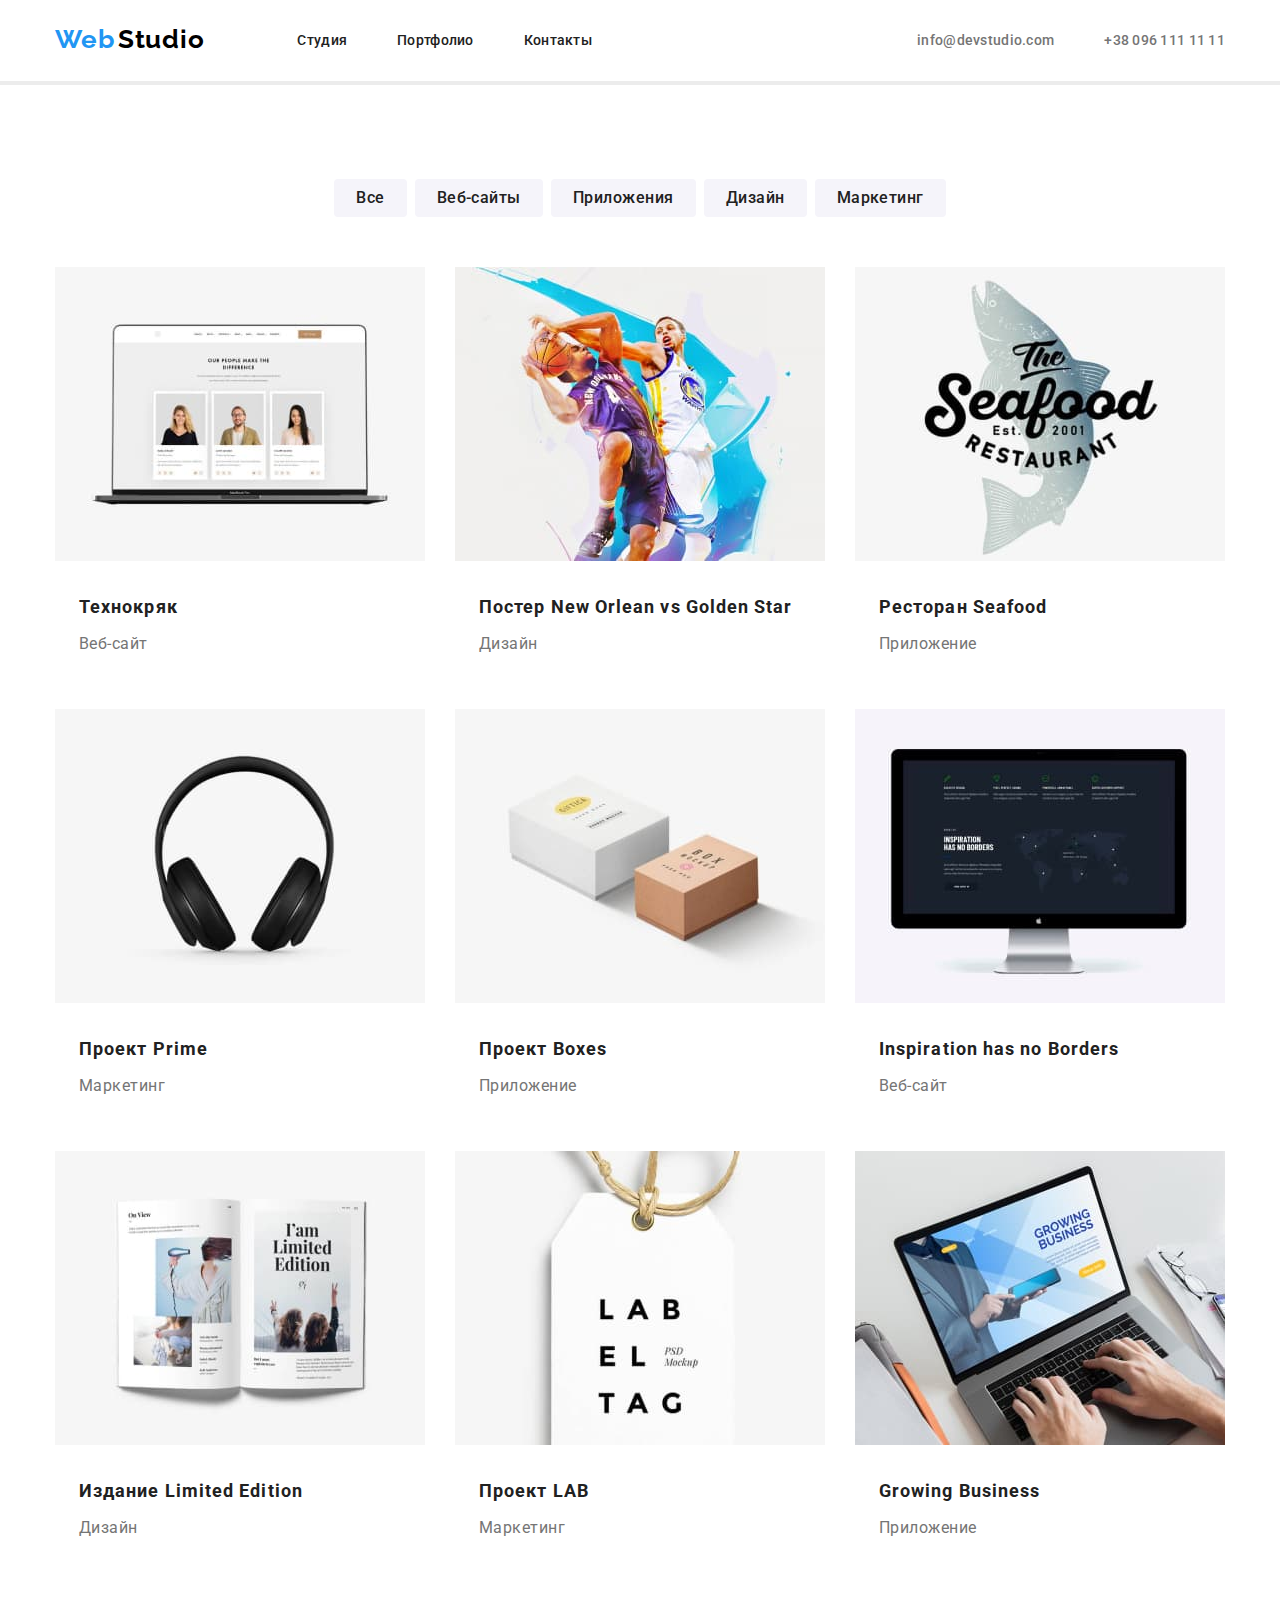
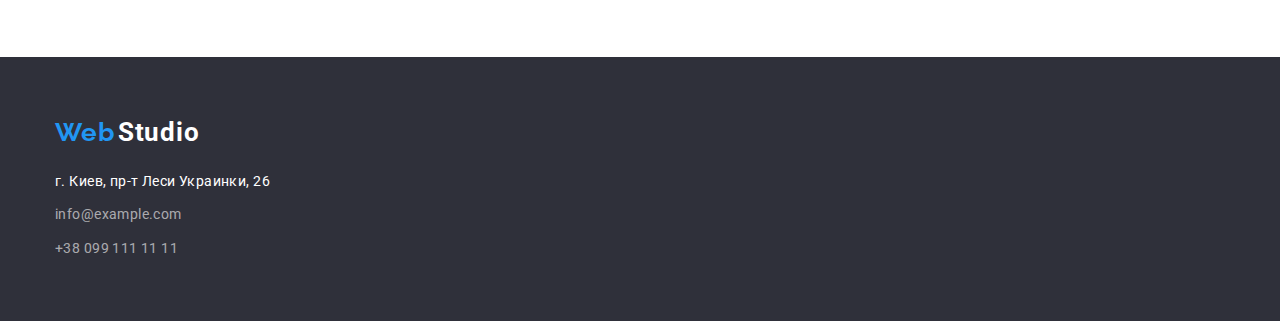
==== portfolio.html @ 5c599194 "переніс з репозиторію роботи2, куди помилково комітив" ====
<!DOCTYPE html>
<html lang="ru">
  <head>
    <meta charset="UTF-8" />
    <meta http-equiv="X-UA-Compatible" content="IE=edge" />
    <meta name="viewport" content="width=device-width, initial-scale=1.0" />
    <meta name="description" content="Вивчення основ HTML5 для новачків" />
    <title>HW03-2</title>
    <!-- нормалізатор -->
    <link
      rel="stylesheet"
      href="https://cdnjs.cloudflare.com/ajax/libs/modern-normalize/1.0.0/modern-normalize.min.css"
    />
    <link rel="stylesheet" href="css/styles.css" />
    <link
      href="https://fonts.googleapis.com/css2?family=Raleway:wght@700&family=Roboto:wght@400;500;700;900&display=swap"
      rel="stylesheet"
    />
  </head>
  <body>
    <!--шапка сторінки-->
    <header class="header">
      <div class="container box-header">
        <!--навігація сторінки-->
        <nav class="box-nav">
          <div class="header-link">
            <a class="list" href="index.html"
              ><span class="logo-web">Web</span>
              <span class="logo-header">Studio</span>
            </a>
          </div>

          <ul class="header-items list">
            <li>
              <a class="header-item list" href="./index.html">Студия</a>
            </li>
            <li>
              <a class="header-item list" href="./portfolio.html">Портфолио</a>
            </li>
            <li>
              <a class="header-item list" href="Контакты">Контакты</a>
            </li>
          </ul>
        </nav>

        <ul class="box-contacts list">
          <li>
            <a class="mail list" href="info@devstudio.com"
              >info@devstudio.com</a
            >
          </li>
          <li class="">
            <a class="phone list" href="tel:+380961111111">+38 096 111 11 11</a>
          </li>
        </ul>
      </div>
    </header>

    <!-- унікальний контент сторінки -->
    <main>
      <h1 class="visually-hidden">портфоліо</h1>
      <section class="section">
        <!-- filters -->
        <h2 class="visually-hidden">кнопки переходу по типам проектів</h2>
        <ul class="filters container list">
          <li class="button-filter-list">
            <button class="button-filter" type="button">Все</button>
          </li>
          <li class="button-filter-list">
            <button class="button-filter" type="button">Веб-сайты</button>
          </li>
          <li class="button-filter-list">
            <button class="button-filter" type="button">Приложения</button>
          </li>
          <li class="button-filter-list">
            <button class="button-filter" type="button">Дизайн</button>
          </li>
          <li class="button-filter-list">
            <button class="button-filter" type="button">Маркетинг</button>
          </li>
        </ul>
        <!-- projects -->
        <h2 class="visually-hidden">проекти</h2>
        <ul class="container project-cards list">
          <li class="project-card">
            <img
              src="./images/projects/img-1.jpg"
              alt="на мониторе изображеньі три карточки с фото людей и описанием"
              width="370"
              height="294"
            />
            <div class="project-text">
              <h3 class="project-name">Технокряк</h3>
              <p class="project-type">Веб-сайт</p>
            </div>
          </li>

          <li class="project-card">
            <img
              src="./images/projects/img-2.jpg"
              alt="два баскетболиста Нью Ороеан и Голден Стар в прьіжке"
              width="370"
              height="294"
            />
            <div class="project-text">
              <h3 class="project-name">Постер New Orlean vs Golden Star</h3>
              <p class="project-type">Дизайн</p>
            </div>
          </li>

          <li class="project-card">
            <img
              src="./images/projects/img-3.jpg"
              alt="ємблема ресторана сифуд"
              width="370"
              height="294"
            />
            <div class="project-text">
              <h3 class="project-name">Ресторан Seafood</h3>
              <p class="project-type">Приложение</p>
            </div>
          </li>

          <li class="project-card">
            <img
              src="./images/projects/img-4.jpg"
              alt="черньіе наушники"
              width="370"
              height="294"
            />
            <div class="project-text">
              <h3 class="project-name">Проект Prime</h3>
              <p class="project-type">Маркетинг</p>
            </div>
          </li>

          <li class="project-card">
            <img
              src="./images/projects/img-5.jpg"
              alt="две коробки разного размера"
              width="370"
              height="294"
            />
            <div class="project-text">
              <h3 class="project-name">Проект Boxes</h3>
              <p class="project-type">Приложение</p>
            </div>
          </li>

          <li class="project-card">
            <img
              src="./images/projects/img-6.jpg"
              alt="карта мира и колонки с текстом"
              width="370"
              height="294"
            />
            <div class="project-text">
              <h3 class="project-name">Inspiration has no Borders</h3>
              <p class="project-type">Веб-сайт</p>
            </div>
          </li>

          <li class="project-card">
            <img
              src="./images/projects/img-7.jpg"
              alt="брошюра с текстом ай єм лимитед єдишн"
              width="370"
              height="294"
            />
            <div class="project-text">
              <h3 class="project-name">Издание Limited Edition</h3>
              <p class="project-type">Дизайн</p>
            </div>
          </li>

          <li class="project-card">
            <img
              src="./images/projects/img-8.jpg"
              alt="єтикетка лаб єль таг"
              width="370"
              height="294"
            />
            <div class="project-text">
              <h3 class="project-name">Проект LAB</h3>
              <p class="project-type">Маркетинг</p>
            </div>
          </li>

          <li class="project-card">
            <img
              src="./images/projects/img-9.jpg"
              alt="лаптоп программиста с заставкой Гроавин бизнес"
              width="370"
              height="294"
            />
            <div class="project-text">
              <h3 class="project-name">Growing Business</h3>
              <p class="project-type">Приложение</p>
            </div>
          </li>
        </ul>
      </section>
    </main>
    <!-- підвал сторінки -->
    <footer class="footer">
      <div class="container">
        <a class="footer-link list" href="index.html"
          ><span class="logo-web">Web</span>
          <span class="logo-footer">Studio</span>
        </a>
        <address>
          <ul class="adress-list list">
            <li>
              <p class="adress-text">г. Киев, пр-т Леси Украинки, 26</p>
            </li>
            <li>
              <a class="adress-link list" href="info@example.com"
                >info@example.com</a
              >
            </li>
            <li>
              <a class="adress-link list" href="tel:+380991111111"
                >+38 099 111 11 11</a
              >
            </li>
          </ul>
        </address>
      </div>
    </footer>
  </body>
</html>
---- css/styles.css ----
:root{
    /* colors */
    --brand-color: #2196F3;
    --logo-color: #000000;
    --text-first: #212121;
    --text-second: #757575;
    --text-third-tlbgc: #FFFFFF;
    --header-line: #ECECEC;
    --bgc-ourcom: #F5F4FA; 
    --bgc-foot-hero: #2F303A;
    --adress-link: rgba(255, 255, 255, 0.6);
    --border-card: #EEEEEE;
}

html {
    box-sizing: border-box;
}
*,
*::after,
*::before {
    box-sizing: inherit;
}

/* Стили для обнуления верхних отступов у элементов */
h1,
h2,
h3,
h4,
h5,
h6,
p {
    margin-top: 0;
}

/* Класс для обнуления базовых свойств у списков (ul) */
.list {
    list-style: none;
    padding-left: 0;
    margin: 0;
    text-decoration: none;
    color: inherit;
    font-style: normal;
}

.visually-hidden {
    position: absolute;
    white-space: nowrap;
    width: 1px;
    height: 1px;
    overflow: hidden;
    border: 0;
    padding: 0;
    clip: rect(0 0 0 0);
    clip-path: inset(50%);
    margin: -1px;
}

body {
    font-family:'Roboto','Ralewey','sans-serif';
    font-size: 14px;
    line-height: 1.7;
    letter-spacing: 0.03em;  
    color: #212121; 
    margin: 0;
    max-width: 1600px;
    
}

.container{
    width: 1200px;
    margin-right: auto;
    margin-left: auto;
    padding: 0 15px;
}

.section{
    padding-top: 94px;
    padding-bottom: 94px;
}

/* header */
/* nav */
/* logo */
.header{
    border-bottom: 4px solid var(--header-line);
}

.box-header{
    display: flex;
    background-color: var(--text-third-tlbgc);
    justify-content: space-between;
}

.box-nav{
    display: flex;
    align-items: center;
}

.header-link{
    padding: 24px 68px 25px 0px;
}


.logo-web{
    color:var(--brand-color);
    font-family: 'Raleway';
    font-style: normal;
    font-weight: 700;
    font-size: 26px;
    line-height: 1.2;
    letter-spacing: 0.03em;  
}

.logo-header{
    color:var(--logo-color);
    font-family: 'Raleway';
    font-style: normal;
    font-weight: 700;
    font-size: 26px;
    line-height: 1.2;
    letter-spacing: 0.03em;
}


    
/* header-items */
.header-items{
    display: flex;
    align-items: center;
}

.header-item {
    color:var(--text-first);
    font-weight: 500;
    font-size: 14px;
    line-height: 1.1;
    letter-spacing: 0.02em;
    padding: 32px 25px 32px 25px;

}

.header-item:hover, :focus{
    color:var(--brand-color);
}

/* header-contact */

.box-contacts{
    display: flex;
    align-items: center;
}


.mail {
    color: var(--text-second);
    font-weight: 500;
    font-size: 14px;
    line-height: 1.1;
    letter-spacing: 0.02em;
}

.phone {
    color: var(--text-second);
    font-weight: 500;
    font-size: 14px;
    line-height: 1.1;
    letter-spacing: 0.02em;
    margin-left: 50px;
}


.mail:hover,:focus{
    color: var(--brand-color);
}

.phone:hover,:focus{
    color: var(--brand-color);
}

/* main */
/* hero */
.hero {
    background-color: var(--bgc-foot-hero);
    text-align: center;
    padding-top: 200px;
    padding-bottom: 200px;

}
.hero-title {
    font-weight: 900;
    font-size: 44px;
    line-height: 1.4;
    text-align: center;
    letter-spacing: 0.06em;
    text-transform: uppercase;
    color: var(--text-third-tlbgc);
    margin-bottom: 30px;
}

.button-hero{
    background-color: var(--brand-color);
    color: var(--text-third-tlbgc);
    font-weight: 700;
    font-size: 16px;
    line-height: 1.86;
    letter-spacing: 0.06em;
    text-align: center;
    cursor: pointer;
    border: 0px solid transparent;
    border-radius: 4px;
    padding: 10px 32px;
    box-shadow: 0px 4px 4px rgba(0, 0, 0, 0.15);

}  


/* секція особливості/features */

.features {
    display: flex;
} 

.features-items{
    display: flex;
}

.features-item{
    width: 270px;
}

.features-item:not(:last-child){
    margin-right: 30px;
}

.features-title{
    color:var(--text-first);
    font-style: normal;
    font-weight: 700;
    font-size: 14px;
    line-height: calc(16/14);
    letter-spacing: 0.03em; 
    text-transform: uppercase;
    margin-bottom: 10px; 
}

.features-text{
    color: var(--text-second);
    font-size: 14px;
    line-height: calc(24/14);
    letter-spacing: 0.03em;
    margin-bottom: 0px;
}

/* чем мьі занимаемся/діяльність/activity */

.activity{

}

.activity-title{
    font-weight: 700;
    font-size: 36px;
    line-height: calc(42/36);
    text-align: center;
    letter-spacing: 0.03em;
    margin-bottom: 50px;  
}

.activity-items{
    display: flex;
    justify-content: space-between;
}

/* наша команда */

.team{
    background-color: var(--bgc-ourcom);
}


.team-title{
    font-weight: 700;
    font-size: 36px;
    line-height: 1.2;
    text-align: center;
    letter-spacing: 0.03em; 
    margin-bottom: 50px;
}

.team-items{
    display: flex;
    justify-content: space-between;
    text-align: center;
} 
.team-item{
    box-shadow: 0px 1px 3px rgba(0, 0, 0, 0.12), 0px 1px 1px rgba(0, 0, 0, 0.14), 0px 2px 1px rgba(0, 0, 0, 0.2);
    border-radius: 0px 0px 4px 4px;
    background-color: var(--text-third-tlbgc);
}

.teamcard{
    font-weight: 500;
    font-size: 16px;
    line-height: 1.2;
    letter-spacing: 0.03em;
    margin-top: 30px;
    margin-bottom: 10px;
}
.teamcard-text{
    color: var(--text-second);
    font-size: 16px;
    line-height: 1.2;
    letter-spacing: 0.03em;
    margin-bottom: 30px;
}

/* page2 portfolio */

.filters{
    display: flex;
    justify-content: center;
    margin-bottom: 50px;
}


.button-filter{
    /* display: inline-block; */
    color: var(--text-first);
    background-color: var(--bgc-ourcom);
    border-radius: 4px;
    cursor: pointer;
    padding: 6px 22px;
    font-family: 'Roboto';
    font-style: normal;
    font-weight: 500;
    font-size: 16px;
    line-height: calc(26/16);
    text-align: center;
    letter-spacing: 0.03em;
    border: 0px solid transparent;
}

.button-filter-list:not(:last-child){
    margin-right: 8px;
}

.button-filter:hover,:focus{    
    background-color: var(--brand-color);
    color:var(--text-third-tlbgc);
}

.project-cards{
    outline: #2196F3;
    display: flex;
    flex-wrap: wrap;
    gap: 30px;
}

.project-card{
    background: var(--text-third-tlbgc);
    border: 1px solid var(#EEEEEE)
}

.project-text{
    padding: 20px 24px;
    border-color: #000000;
    border: 4px;

}

.project-name{
    font-weight: 700;
    font-size: 18px;
    line-height: 2;
    letter-spacing: 0.06em;
    margin-bottom: 4px;
}

.project-type{
    color: var(--text-second);
    font-size: 16px;
    line-height: 1.9;
    letter-spacing: 0.03em;
    margin-bottom: 0px;
}




/* footer */
.footer{
    background-color: var(--bgc-foot-hero);
    padding-top: 60px;
    padding-bottom: 60px;
}

.footer-link{
    display: inline-block;
    margin-bottom: 20px;
}
.logo-web{
    color:var(--brand-color);
    font-weight: 700;
    font-size: 26px;
    line-height: 1.2;
    letter-spacing: 0.03em;
}

.logo-footer{
    color: var(--text-third-tlbgc);
    font-weight: 700;
    font-size: 26px;
    line-height: 1.2;
    letter-spacing: 0.03em;
}

address {
    width: 231px;
    /* height: max-content; */
}

.adress-text{
    color: var(--text-third-tlbgc);
    font-size: 14px;
    line-height: calc(24/14);
    letter-spacing: 0.03em;
    margin-bottom: 0px;
}
.adress-link{
    display: inline-block;
    color: var(--adress-link);
    font-size: 14px;
    line-height: calc(24/14);
    letter-spacing: 0.03em;
    margin-top: 9px;
}

.adress-link:hover,:focus{
    color: var(--brand-color);
}
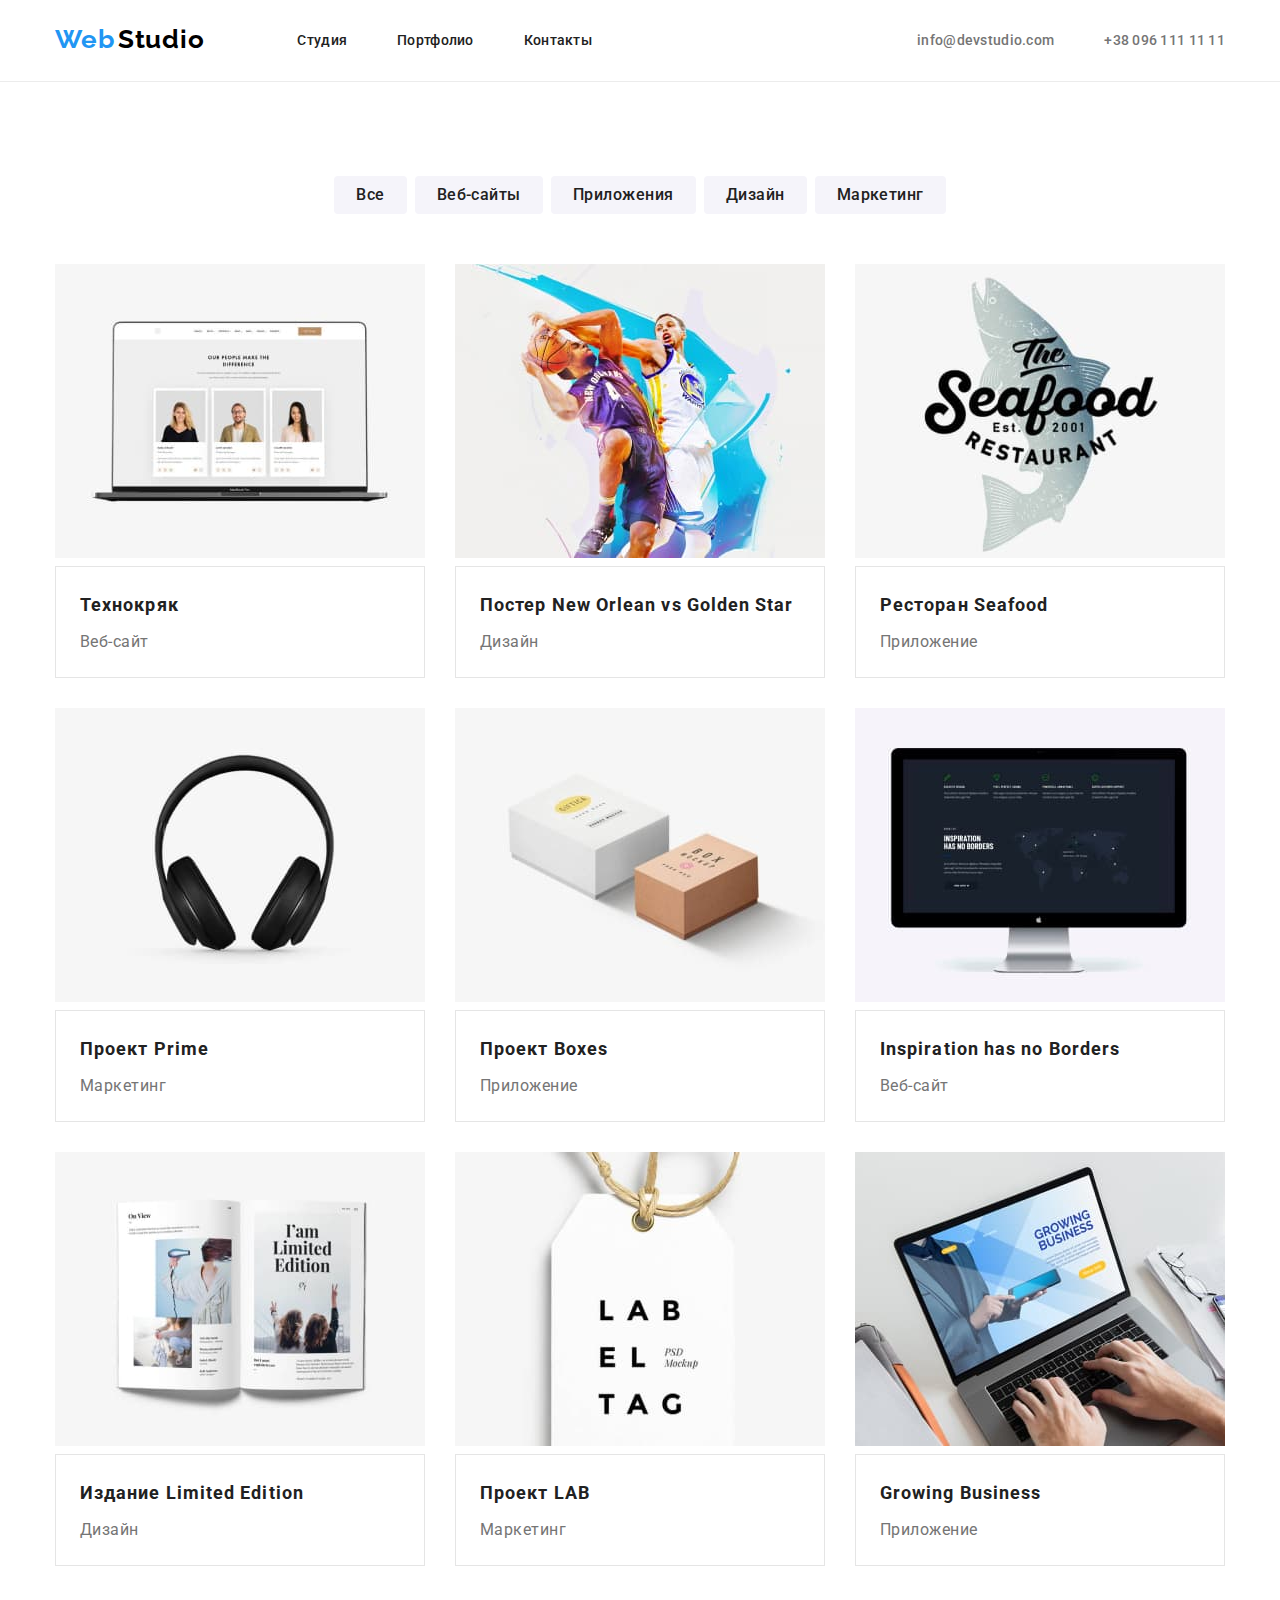
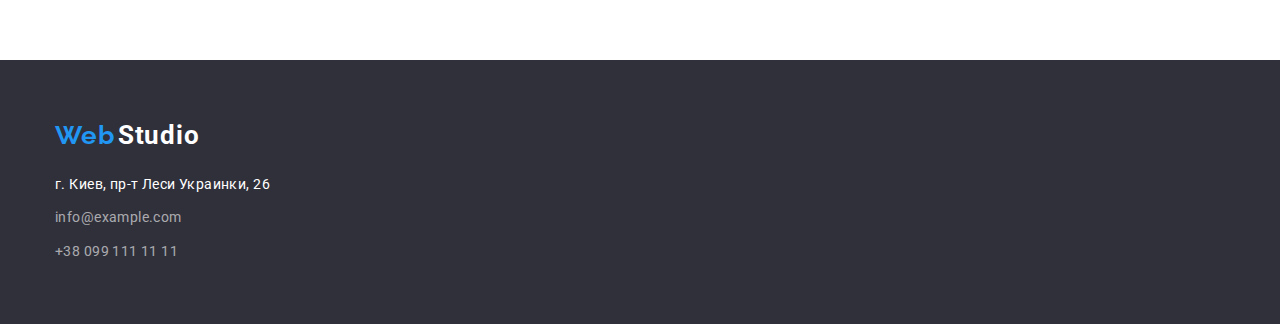
==== commit fc5275ba: "виправлення помилок після коментарів Андрія Данилка" ====
--- a/portfolio.html
+++ b/portfolio.html
@@ -5,7 +5,7 @@
     <meta http-equiv="X-UA-Compatible" content="IE=edge" />
     <meta name="viewport" content="width=device-width, initial-scale=1.0" />
     <meta name="description" content="Вивчення основ HTML5 для новачків" />
-    <title>HW03-2</title>
+    <title>HW03-1</title>
     <!-- нормалізатор -->
     <link
       rel="stylesheet"
@@ -44,7 +44,7 @@
         </nav>
 
         <ul class="box-contacts list">
-          <li>
+          <li class="">
             <a class="mail list" href="info@devstudio.com"
               >info@devstudio.com</a
             >
@@ -59,7 +59,7 @@
     <!-- унікальний контент сторінки -->
     <main>
       <h1 class="visually-hidden">портфоліо</h1>
-      <section class="section">
+      <section class=" portfolio section">
         <!-- filters -->
         <h2 class="visually-hidden">кнопки переходу по типам проектів</h2>
         <ul class="filters container list">
@@ -203,29 +203,30 @@
     </main>
     <!-- підвал сторінки -->
     <footer class="footer">
-      <div class="container">
-        <a class="footer-link list" href="index.html"
-          ><span class="logo-web">Web</span>
-          <span class="logo-footer">Studio</span>
-        </a>
-        <address>
-          <ul class="adress-list list">
-            <li>
-              <p class="adress-text">г. Киев, пр-т Леси Украинки, 26</p>
-            </li>
-            <li>
-              <a class="adress-link list" href="info@example.com"
-                >info@example.com</a
-              >
-            </li>
-            <li>
-              <a class="adress-link list" href="tel:+380991111111"
-                >+38 099 111 11 11</a
-              >
-            </li>
-          </ul>
-        </address>
-      </div>
-    </footer>
-  </body>
-</html>
+        <div class="container">
+          <a class="footer-link list" href="index.html"
+            ><span class="logo-web">Web</span>
+            <span class="logo-footer">Studio</span>
+          </a>
+          <address>
+            <ul class="adress-list list">
+              <li>
+                <p class="adress-text">г. Киев, пр-т Леси Украинки, 26</p>
+              </li>
+              <li class="adress-link">
+                <a class="list" href="info@example.com"
+                  >info@example.com</a
+                >
+              </li>
+              <li class="adress-link">
+                <a class="list" href="tel:+380991111111"
+                  >+38 099 111 11 11</a
+                >
+              </li>
+            </ul>
+          </address>
+        </div>
+      </footer>
+    </body>
+  </html>
+  --- a/css/styles.css
+++ b/css/styles.css
@@ -10,6 +10,7 @@
     --bgc-foot-hero: #2F303A;
     --adress-link: rgba(255, 255, 255, 0.6);
     --border-card: #EEEEEE;
+    --portfolio-bgc: #E5E5E5;
 }
 
 html {
@@ -82,7 +83,7 @@
 /* nav */
 /* logo */
 .header{
-    border-bottom: 4px solid var(--header-line);
+    border-bottom: 1px solid var(--header-line);
 }
 
 .box-header{
@@ -97,7 +98,8 @@
 }
 
 .header-link{
-    padding: 24px 68px 25px 0px;
+    padding: 24px 0px 25px;
+    margin-right: 68px;
 }
 
 
@@ -254,7 +256,7 @@
 /* чем мьі занимаемся/діяльність/activity */
 
 .activity{
-
+    padding-top: 0px;
 }
 
 .activity-title{
@@ -298,12 +300,16 @@
     background-color: var(--text-third-tlbgc);
 }
 
+.team-caption{
+    padding-top: 30px;
+    padding-bottom: 30px;
+}
+
 .teamcard{
     font-weight: 500;
     font-size: 16px;
     line-height: 1.2;
     letter-spacing: 0.03em;
-    margin-top: 30px;
     margin-bottom: 10px;
 }
 .teamcard-text{
@@ -311,10 +317,13 @@
     font-size: 16px;
     line-height: 1.2;
     letter-spacing: 0.03em;
-    margin-bottom: 30px;
+    margin-bottom: 0px;
 }
 
 /* page2 portfolio */
+
+.portfolio{
+}
 
 .filters{
     display: flex;
@@ -358,13 +367,13 @@
 
 .project-card{
     background: var(--text-third-tlbgc);
-    border: 1px solid var(#EEEEEE)
+    /* border: 1px solid var(#EEEEEE) */
 }
 
 .project-text{
     padding: 20px 24px;
     border-color: #000000;
-    border: 4px;
+    border: 1px solid var(--portfolio-bgc)
 
 }
 
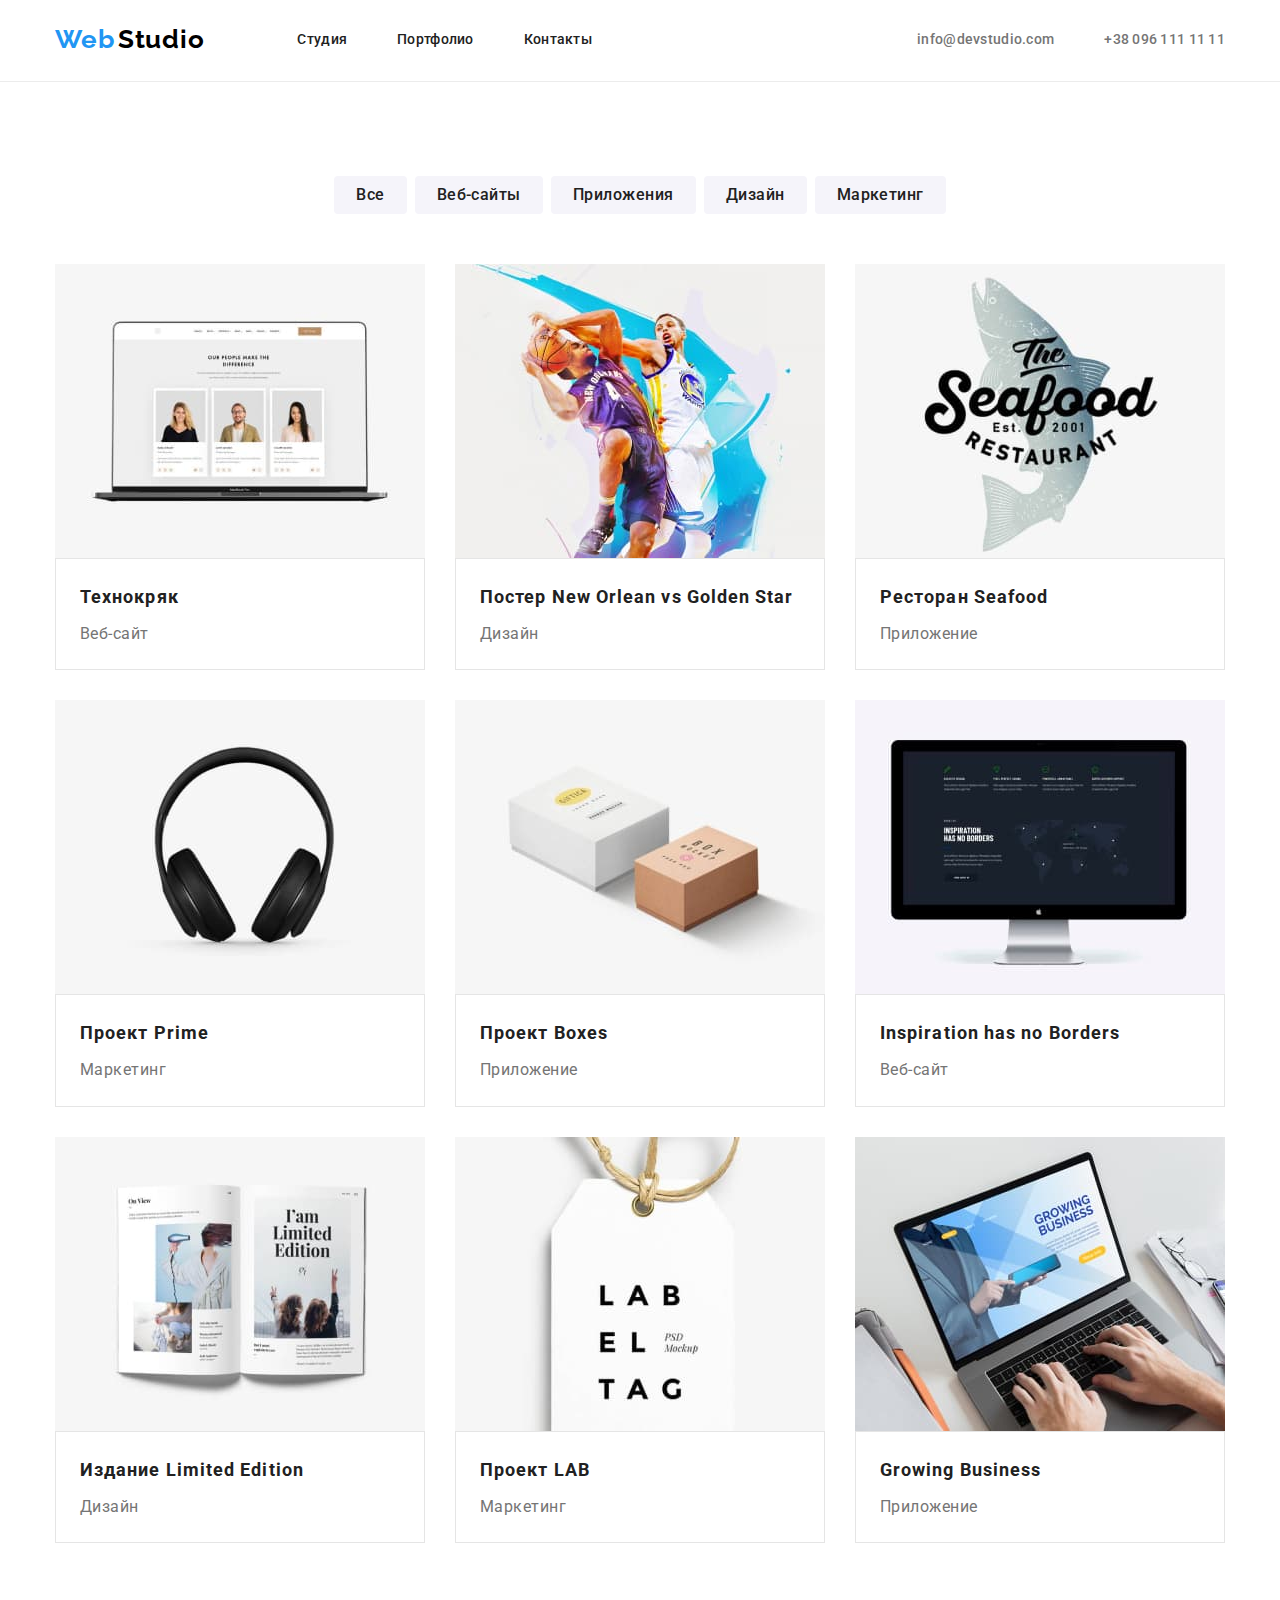
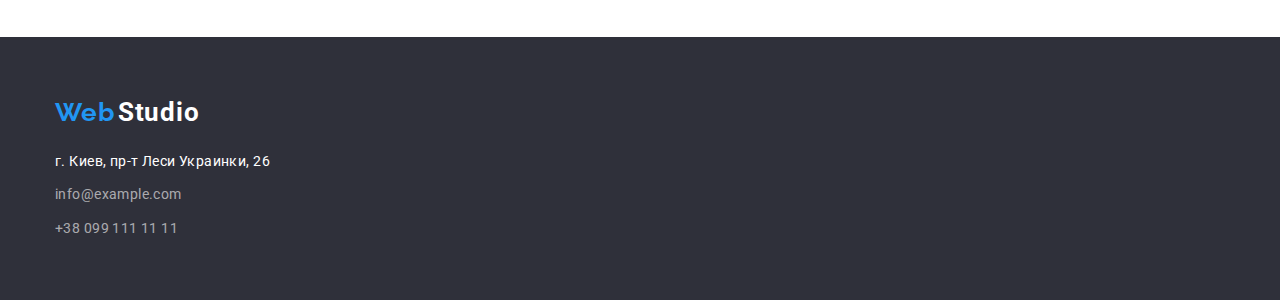
==== commit c1f80397: "HW3 done" ====
--- a/portfolio.html
+++ b/portfolio.html
@@ -31,26 +31,26 @@
           </div>
 
           <ul class="header-items list">
-            <li>
-              <a class="header-item list" href="./index.html">Студия</a>
+            <li class="header-item">
+              <a class="list" href="./index.html">Студия</a>
             </li>
-            <li>
-              <a class="header-item list" href="./portfolio.html">Портфолио</a>
+            <li class="header-item">
+              <a class="list" href="./portfolio.html">Портфолио</a>
             </li>
-            <li>
-              <a class="header-item list" href="Контакты">Контакты</a>
+            <li class="header-item">
+              <a class="list" href="Контакты">Контакты</a>
             </li>
           </ul>
         </nav>
 
         <ul class="box-contacts list">
-          <li class="">
-            <a class="mail list" href="info@devstudio.com"
+          <li class="contact">
+            <a class="list" href="info@devstudio.com"
               >info@devstudio.com</a
             >
           </li>
-          <li class="">
-            <a class="phone list" href="tel:+380961111111">+38 096 111 11 11</a>
+          <li class="contact">
+            <a class="list" href="tel:+380961111111">+38 096 111 11 11</a>
           </li>
         </ul>
       </div>
--- a/css/styles.css
+++ b/css/styles.css
@@ -62,9 +62,7 @@
     line-height: 1.7;
     letter-spacing: 0.03em;  
     color: #212121; 
-    margin: 0;
-    max-width: 1600px;
-    
+    margin: 0;    
 }
 
 .container{
@@ -79,11 +77,17 @@
     padding-bottom: 94px;
 }
 
+img{
+    display: block;
+}
+
 /* header */
 /* nav */
 /* logo */
 .header{
     border-bottom: 1px solid var(--header-line);
+    padding-top: 24px;
+    padding-bottom: 25px;
 }
 
 .box-header{
@@ -98,8 +102,8 @@
 }
 
 .header-link{
-    padding: 24px 0px 25px;
-    margin-right: 68px;
+    padding: 0px;
+    margin-right: 93px;
 }
 
 
@@ -137,8 +141,11 @@
     font-size: 14px;
     line-height: 1.1;
     letter-spacing: 0.02em;
-    padding: 32px 25px 32px 25px;
-
+
+}
+
+.header-item:not(:last-child){
+    margin-right: 50px;
 }
 
 .header-item:hover, :focus{
@@ -153,7 +160,7 @@
 }
 
 
-.mail {
+.contact {
     color: var(--text-second);
     font-weight: 500;
     font-size: 14px;
@@ -161,21 +168,12 @@
     letter-spacing: 0.02em;
 }
 
-.phone {
-    color: var(--text-second);
-    font-weight: 500;
-    font-size: 14px;
-    line-height: 1.1;
-    letter-spacing: 0.02em;
-    margin-left: 50px;
-}
-
-
-.mail:hover,:focus{
-    color: var(--brand-color);
-}
-
-.phone:hover,:focus{
+.contact:not(:last-child){
+    margin-right: 50px;
+}
+
+
+.contact:hover,:focus{
     color: var(--brand-color);
 }
 
@@ -213,7 +211,11 @@
     padding: 10px 32px;
     box-shadow: 0px 4px 4px rgba(0, 0, 0, 0.15);
 
-}  
+} 
+
+.button-hero:focus{
+    color: var(--text-third-tlbgc);
+}
 
 
 /* секція особливості/features */
@@ -271,6 +273,10 @@
 .activity-items{
     display: flex;
     justify-content: space-between;
+}
+
+.activity-item img{
+    display: block;
 }
 
 /* наша команда */
@@ -353,13 +359,17 @@
     margin-right: 8px;
 }
 
-.button-filter:hover,:focus{    
-    background-color: var(--brand-color);
+.button-filter:hover{    
+    background: #2196F3;
     color:var(--text-third-tlbgc);
 }
 
+.button-filter:focus{    
+    background-color: #2196F3;
+    color:var(--text-third-tlbgc);
+}
+
 .project-cards{
-    outline: #2196F3;
     display: flex;
     flex-wrap: wrap;
     gap: 30px;
